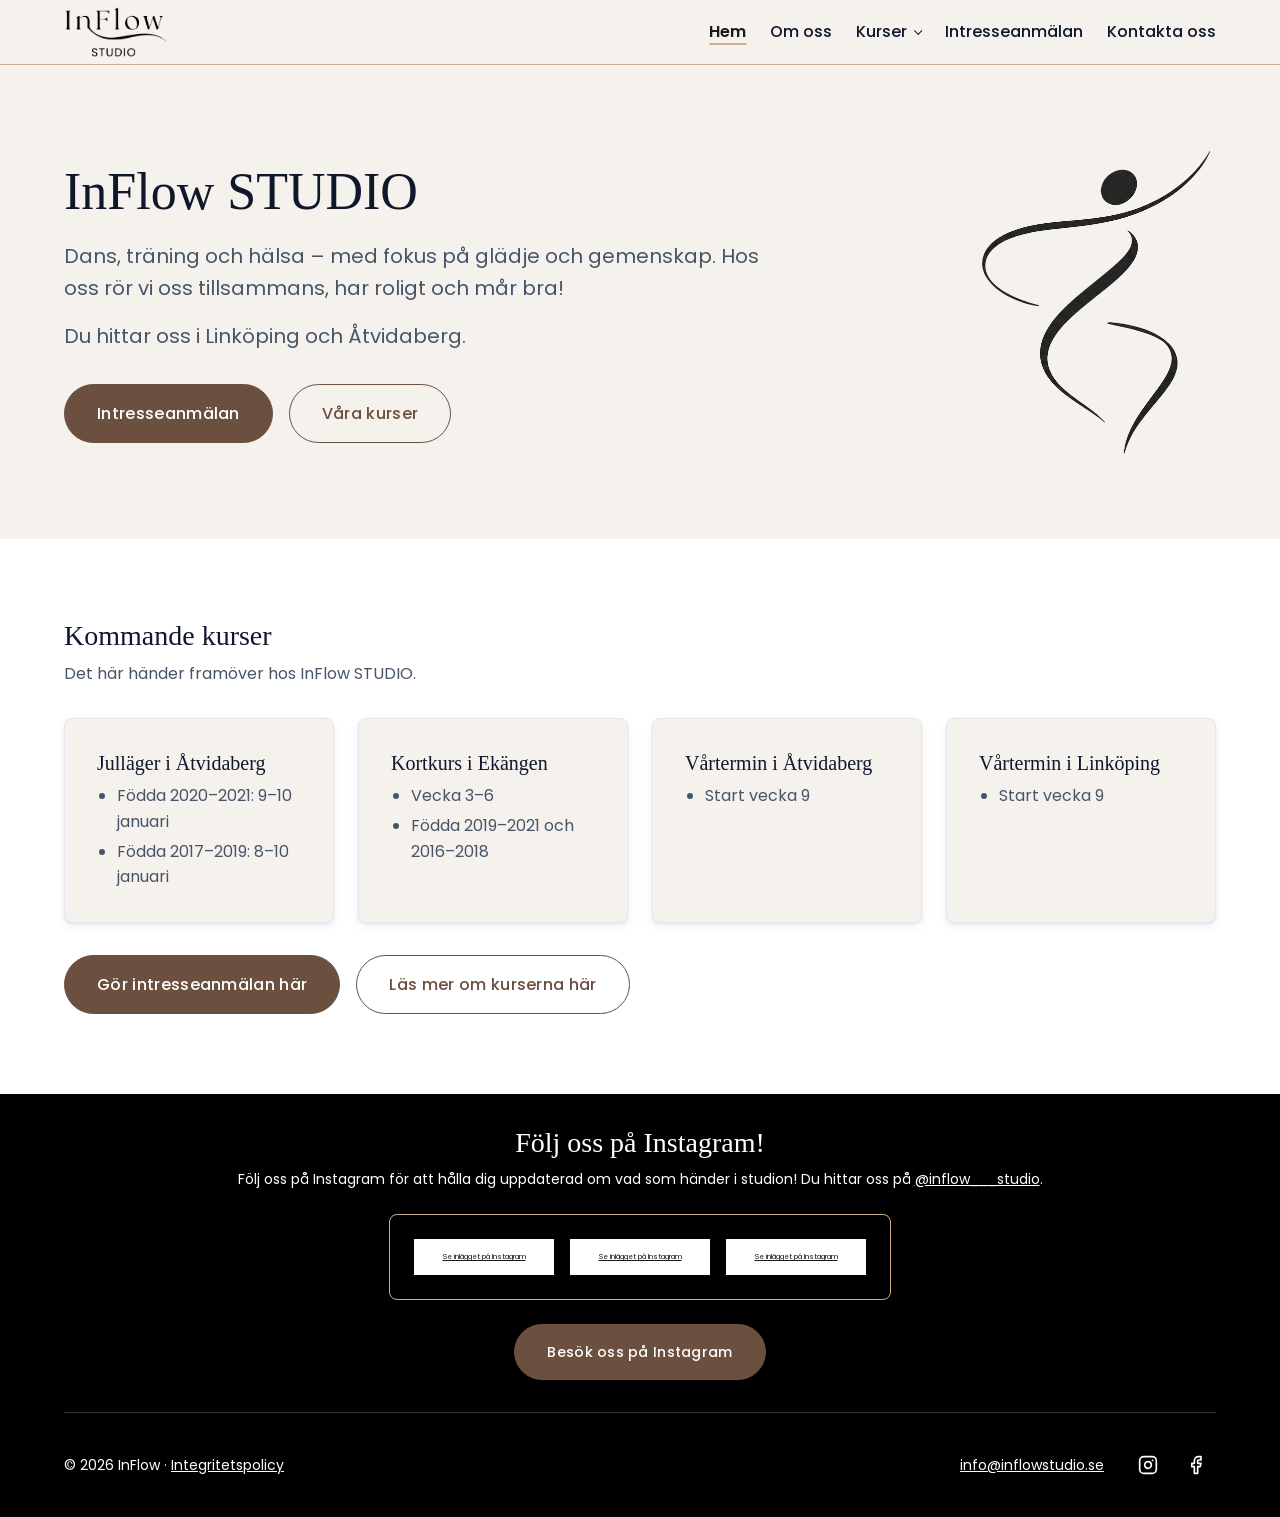
==== Hemsida/index.html @ 2c8de665 "Julläger: priser och syskonrabatt, yngsta gruppen först Co-Authored-By: Claude Opus 5.5 <noreply@ant" ====
<!DOCTYPE html>
<html lang="sv">
<head>
  <meta charset="UTF-8">
  <meta name="viewport" content="width=device-width, initial-scale=1.0">
  <title>InFlow</title>
  <meta name="description" content="InFlow STUDIO – dans, träning och hälsa med fokus på glädje och gemenskap.">
  <!-- <link rel="icon" href="assets/images/favicon.svg"> -->

  <link rel="stylesheet" href="css/tokens.css">
  <link rel="stylesheet" href="css/base.css">
  <link rel="stylesheet" href="css/layout.css">
</head>
<body>
  <a class="skip-link" href="#main">Hoppa till innehåll</a>

  <header class="site-header">
    <div class="container">
      <a class="logo" href="index.html"><img src="assets/images/logo.png" alt="InFlow STUDIO"></a>
      <nav class="nav" aria-label="Main">
        <button class="nav__toggle" type="button" aria-expanded="false" aria-controls="nav-list">Meny</button>
        <ul class="nav__list" id="nav-list">
          <li><a href="index.html">Hem</a></li>
          <li><a href="om-oss.html">Om oss</a></li>
          <li class="nav__item--sub">
            <a href="kurser.html">Kurser</a>
            <ul class="nav__sub">
              <li><a href="kurser.html">Våra kurser</a></li>
              <li><a href="kursschema.html">Kursschema</a></li>
            </ul>
          </li>
          <li><a href="anmalan.html">Intresseanmälan</a></li>
          <li><a href="kontakt.html">Kontakta oss</a></li>
        </ul>
      </nav>
    </div>
  </header>

  <main id="main">
    <section class="hero">
      <div class="container hero__inner">
        <img class="hero__figure" src="assets/images/figur.png" alt="" aria-hidden="true">
        <div class="hero__content">
          <h1>InFlow STUDIO</h1>
          <p class="hero__lead">Dans, träning och hälsa – med fokus på glädje och gemenskap. Hos oss rör vi oss tillsammans, har roligt och mår bra!</p>
          <p class="hero__lead">Du hittar oss i Linköping och Åtvidaberg.</p>
          <div class="hero__actions">
            <a class="btn btn--primary" href="anmalan.html">Intresseanmälan</a>
            <a class="btn btn--ghost" href="kurser.html">Våra kurser</a>
          </div>
        </div>
      </div>
    </section>

    <section class="section section--alt">
      <div class="container">
        <div class="section__header">
          <h2>Kommande kurser</h2>
          <p>Det här händer framöver hos InFlow STUDIO.</p>
        </div>
        <div class="grid">
          <article class="card">
            <h3>Julläger i Åtvidaberg</h3>
            <ul>
              <li>Födda 2020–2021: 9–10 januari</li>
              <li>Födda 2017–2019: 8–10 januari</li>
            </ul>
          </article>
          <article class="card">
            <h3>Kortkurs i Ekängen</h3>
            <ul>
              <li>Vecka 3–6</li>
              <li>Födda 2019–2021 och 2016–2018</li>
            </ul>
          </article>
          <article class="card">
            <h3>Vårtermin i Åtvidaberg</h3>
            <ul>
              <li>Start vecka 9</li>
            </ul>
          </article>
          <article class="card">
            <h3>Vårtermin i Linköping</h3>
            <ul>
              <li>Start vecka 9</li>
            </ul>
          </article>
        </div>
        <div class="section__actions">
          <a class="btn btn--primary" href="anmalan.html">Gör intresseanmälan här</a>
          <a class="btn btn--ghost" href="kurser.html">Läs mer om kurserna här</a>
        </div>
      </div>
    </section>
  </main>

  <footer class="site-footer">
    <!-- Start page only: hand-picked Instagram posts, embedded with Instagram's
         own embed script. To change a post, replace the link in data-instgrm-permalink. -->
    <div class="container footer-insta">
      <h2>Följ oss på Instagram!</h2>
      <p>Följ oss på Instagram för att hålla dig uppdaterad om vad som händer i studion! Du hittar oss på <a href="https://www.instagram.com/inflow___studio" target="_blank" rel="noopener">@inflow___studio</a>.</p>
      <div class="insta">
        <blockquote class="instagram-media" data-instgrm-permalink="https://www.instagram.com/p/Dfbr44_xI5F/" data-instgrm-version="14">
          <a href="https://www.instagram.com/p/Dfbr44_xI5F/" target="_blank" rel="noopener">Se inlägget på Instagram</a>
        </blockquote>
        <blockquote class="instagram-media" data-instgrm-permalink="https://www.instagram.com/p/DfbwWcKxv-F/" data-instgrm-version="14">
          <a href="https://www.instagram.com/p/DfbwWcKxv-F/" target="_blank" rel="noopener">Se inlägget på Instagram</a>
        </blockquote>
        <blockquote class="instagram-media" data-instgrm-permalink="https://www.instagram.com/p/Dfb1gR0RyPY/" data-instgrm-version="14">
          <a href="https://www.instagram.com/p/Dfb1gR0RyPY/" target="_blank" rel="noopener">Se inlägget på Instagram</a>
        </blockquote>
      </div>
      <a class="btn btn--primary" href="https://www.instagram.com/inflow___studio" target="_blank" rel="noopener">Besök oss på Instagram</a>
    </div>
    <div class="container">
      <p>&copy; <span data-year></span> InFlow · <a href="integritetspolicy.html">Integritetspolicy</a></p>
      <div class="footer__links">
        <a href="mailto:info@inflowstudio.se">info@inflowstudio.se</a>
        <!-- Replace the hrefs with InFlow's real profile URLs -->
        <ul class="social" aria-label="Sociala medier">
          <li>
            <a href="https://www.instagram.com/inflow___studio" target="_blank" rel="noopener" aria-label="InFlow på Instagram">
              <svg viewBox="0 0 24 24" aria-hidden="true" fill="none" stroke="currentColor" stroke-width="2" stroke-linecap="round" stroke-linejoin="round"><rect x="2" y="2" width="20" height="20" rx="5"/><path d="M16 11.37A4 4 0 1 1 12.63 8 4 4 0 0 1 16 11.37z"/><line x1="17.5" y1="6.5" x2="17.51" y2="6.5"/></svg>
            </a>
          </li>
          <li>
            <a href="https://www.facebook.com/profile.php?id=61594479692983" target="_blank" rel="noopener" aria-label="InFlow på Facebook">
              <svg viewBox="0 0 24 24" aria-hidden="true" fill="none" stroke="currentColor" stroke-width="2" stroke-linecap="round" stroke-linejoin="round"><path d="M18 2h-3a5 5 0 0 0-5 5v3H7v4h3v8h4v-8h3l1-4h-4V7a1 1 0 0 1 1-1h3z"/></svg>
            </a>
          </li>
        </ul>
      </div>
    </div>
  </footer>

  <script src="js/main.js"></script>
  <script async src="https://www.instagram.com/embed.js"></script>
  <script>
    // Instagram gives each post its own height; stretch all of them to the tallest one.
    (function () {
      var box = document.querySelector('.insta');
      if (!box) return;
      new MutationObserver(function () {
        var frames = box.querySelectorAll('iframe');
        var tallest = 0;
        frames.forEach(function (f) { tallest = Math.max(tallest, parseFloat(f.getAttribute('height')) || 0); });
        frames.forEach(function (f) {
          var h = tallest + 'px';
          if (f.style.minHeight !== h) f.style.minHeight = h;
        });
      }).observe(box, { subtree: true, childList: true, attributes: true, attributeFilter: ['height'] });
    })();
  </script>
</body>
</html>
---- Hemsida/css/tokens.css ----
/* The Seasons is a licensed font, not on Google Fonts. Put the web font
   file at assets/fonts/the-seasons.woff2 and it is picked up here. */
@font-face {
  font-family: "The Seasons";
  src: local("The Seasons"), url("../assets/fonts/the-seasons.woff2") format("woff2");
  font-weight: 400;
  font-display: swap;
}

/* Poppins is served from our own server (no Google Fonts) for GDPR. */
@font-face {
  font-family: "Poppins";
  src: url("../assets/fonts/poppins-400.woff2") format("woff2");
  font-weight: 400;
  font-display: swap;
}

@font-face {
  font-family: "Poppins";
  src: url("../assets/fonts/poppins-500.woff2") format("woff2");
  font-weight: 500;
  font-display: swap;
}

@font-face {
  font-family: "Poppins";
  src: url("../assets/fonts/poppins-600.woff2") format("woff2");
  font-weight: 600;
  font-display: swap;
}

@font-face {
  font-family: "Poppins";
  src: url("../assets/fonts/poppins-700.woff2") format("woff2");
  font-weight: 700;
  font-display: swap;
}

/*
 * Design tokens — the ONLY place brand values should live.
 * Replace the placeholder values below with the InFlow palette and fonts.
 * Everything else in the site reads from these variables.
 */
:root {
  /* Brand colors (placeholders) */
  --color-primary: #ffffff;
  --color-primary-hover: #ffffff;
  --color-secondary: #000000;
  --color-accent: #f59e0b;

  /* Neutrals */
  --color-bg: #f5f1ed;
  --color-surface: #ffffff;
  --color-divider: #d0ae8b; /* lines and frames (not text) */
  --color-black: #1a1a1a;   /* highlighted text, like the logo */
  --color-brown: #6b4f3f;
  --color-button: var(--color-brown);
  --color-button-hover: #57402f;
  --color-on-button: #ffffff;
  --color-text: #0f172a;
  --color-text-muted: #475569;
  --color-border: #e2e8f0;
  --color-on-primary: #000000;
  --color-on-secondary: #ffffff;

  /* Status */
  --color-danger: #dc2626; /* cancelled courses */

  /* Default course colors in the schedule (matte). Handed out in order to
     courses without their own "color:". Add or remove --course-N freely,
     just keep the numbering unbroken. */
  /* All dark enough for readable white text (contrast 4.5:1 or more). */
  --course-1: #4d6b8a;  /* dusty blue */
  --course-2: #a3553b;  /* terracotta */
  --course-3: #74506f;  /* plum */
  --course-4: #3f6e6b;  /* slate teal */
  --course-5: #8a6d24;  /* mustard */
  --course-6: #9a5a66;  /* dusty rose */
  --course-7: #50538a;  /* muted indigo */
  --course-8: #636a36;  /* olive */
  --course-9: #7a5a46;  /* clay */
  --course-10: #5b6270; /* slate grey */

  /* Typography */
  /* Same fonts as the logo: The Seasons (headings) and Poppins (text). */
  --font-heading: "The Seasons", Georgia, serif;
  --font-body: "Poppins", system-ui, sans-serif;

  --text-sm: 0.875rem;
  --text-base: 1rem;
  --text-lg: 1.25rem;
  --text-xl: 1.75rem;
  --text-2xl: clamp(2rem, 5vw, 3.25rem);

  /* Spacing */
  --space-1: 0.25rem;
  --space-2: 0.5rem;
  --space-3: 1rem;
  --space-4: 1.5rem;
  --space-5: 2rem;
  --space-6: 3rem;
  --space-7: 5rem;

  /* Shape & layout */
  --radius: 0.5rem;
  --container: 72rem;
  --header-height: 4rem;
  --shadow: 0 1px 3px rgb(0 0 0 / 0.08), 0 4px 12px rgb(0 0 0 / 0.05);
}
---- Hemsida/css/base.css ----
/* Reset + base typography. Uses tokens from tokens.css. */
*,
*::before,
*::after {
  box-sizing: border-box;
}

* {
  margin: 0;
}

html {
  scroll-behavior: smooth;
  scroll-padding-top: var(--header-height);
}

body {
  font-family: var(--font-body);
  font-size: var(--text-base);
  line-height: 1.6;
  color: var(--color-text);
  background: var(--color-bg);
  -webkit-font-smoothing: antialiased;

  /* Keep the footer at the bottom on short pages */
  display: flex;
  flex-direction: column;
  min-height: 100vh;
}

main {
  flex: 1;
}

img,
svg,
video {
  display: block;
  max-width: 100%;
}

h1,
h2,
h3 {
  font-family: var(--font-heading);
  font-weight: 400; /* The Seasons only comes in one weight */
  line-height: 1.2;
}

h1 { font-size: var(--text-2xl); }
h2 { font-size: var(--text-xl); }
h3 { font-size: var(--text-lg); }

a {
  color: var(--color-primary);
}

a:hover {
  color: var(--color-primary-hover);
}

:focus-visible {
  outline: 2px solid var(--color-accent);
  outline-offset: 2px;
}

.skip-link {
  position: absolute;
  left: var(--space-3);
  top: -3rem;
  padding: var(--space-2) var(--space-3);
  background: var(--color-primary);
  color: var(--color-on-primary);
  border-radius: var(--radius);
  z-index: 100;
}

.skip-link:focus {
  top: var(--space-3);
}

@media (prefers-reduced-motion: reduce) {
  html { scroll-behavior: auto; }
}
---- Hemsida/css/layout.css ----
/* Layout + components. Uses tokens from tokens.css. */

.container {
  width: min(100% - 2 * var(--space-3), var(--container));
  margin-inline: auto;
}

.section {
  padding-block: var(--space-7);
}

.section--alt {
  background: var(--color-surface);
}

.section__header {
  max-width: 40rem;
  margin-bottom: var(--space-5);
}

.section__header p {
  margin-top: var(--space-2);
  color: var(--color-text-muted);
}

.section__header--dark p {
  color: var(--color-black);
}

/* Header / navigation */
.site-header {
  position: sticky;
  top: 0;
  z-index: 50;
  background: var(--color-bg);
  border-bottom: 1px solid var(--color-divider);
}

.site-header .container {
  display: flex;
  align-items: center;
  justify-content: space-between;
  height: var(--header-height);
}

.logo {
  display: flex;
  align-items: center;
  height: 100%;
}

.logo img {
  height: calc(var(--header-height) - 0.75rem);
  width: auto;
}

.nav__list {
  display: flex;
  gap: var(--space-4);
  list-style: none;
  padding: 0;
}

.nav__list a {
  color: var(--color-text);
  text-decoration: none;
  font-weight: 500;
}

/* Current page and hover: dark text with a dusty rose underline */
.nav__list a:hover,
.nav__list a[aria-current="page"] {
  color: var(--color-black);
  text-decoration: underline;
  text-decoration-color: var(--color-divider);
  text-decoration-thickness: 2px;
  text-underline-offset: 0.35em;
}

.nav__list a[aria-current="page"] {
  font-weight: 600;
}

/* "Kurser" with a dropdown (Våra kurser / Kursschema). Opens on hover and
   when tabbing into it with the keyboard. */
.nav__item--sub {
  position: relative;
}

/* Small arrow after "Kurser" that turns when the menu opens */
.nav__item--sub > a::after {
  content: "";
  display: inline-block;
  width: 0.4em;
  height: 0.4em;
  margin-left: 0.45em;
  border-right: 1.5px solid currentColor;
  border-bottom: 1.5px solid currentColor;
  transform: translateY(-0.2em) rotate(45deg);
  transition: transform 0.2s;
}

.nav__item--sub:hover > a::after,
.nav__item--sub:focus-within > a::after {
  transform: translateY(0.05em) rotate(225deg);
}

.nav__sub {
  position: absolute;
  top: calc(100% + var(--space-3));
  left: 50%;
  min-width: 12rem;
  margin: 0;
  padding: var(--space-2);
  list-style: none;
  background: var(--color-surface);
  border: 1px solid var(--color-divider);
  box-shadow: 0 10px 30px rgb(60 40 30 / 0.12);
  z-index: 60;
  /* Hidden until hover; fades and slides in */
  opacity: 0;
  visibility: hidden;
  transform: translate(-50%, -0.4rem);
  transition: opacity 0.18s, transform 0.18s, visibility 0.18s;
}

/* Invisible bridge over the gap, so the menu stays open while the mouse
   moves down to it */
.nav__sub::before {
  content: "";
  position: absolute;
  inset: calc(-1 * var(--space-3) - 1px) 0 100% 0;
}

.nav__item--sub:hover .nav__sub,
.nav__item--sub:focus-within .nav__sub {
  opacity: 1;
  visibility: visible;
  transform: translate(-50%, 0);
}

.nav__sub a {
  display: block;
  padding: var(--space-2) var(--space-3);
  white-space: nowrap;
}

@media (prefers-reduced-motion: reduce) {
  .nav__sub,
  .nav__item--sub > a::after {
    transition: none;
  }
}

/* "Kurser" is marked as current on both of its pages */
.nav__item--sub:has(.nav__sub [aria-current="page"]) > a {
  color: var(--color-black);
  font-weight: 600;
  text-decoration: underline;
  text-decoration-color: var(--color-divider);
  text-decoration-thickness: 2px;
  text-underline-offset: 0.35em;
}

.nav__toggle {
  display: none;
  padding: var(--space-2) var(--space-3);
  background: none;
  border: 1px solid var(--color-black);
  border-radius: var(--radius);
  font: inherit;
  font-weight: 500;
  color: var(--color-black); /* phones otherwise show button text in blue */
  cursor: pointer;
}

@media (max-width: 48rem) {
  .nav__toggle {
    display: block;
  }

  .nav__list {
    display: none;
    position: absolute;
    inset: var(--header-height) 0 auto 0;
    flex-direction: column;
    gap: 0;
    padding-bottom: var(--space-2);
    background: var(--color-bg);
    /* A clear edge, and the page below is dimmed, so it's obvious where the
       menu ends. clip-path keeps the dimming off the header above. */
    border-bottom: 2px solid var(--color-divider);
    box-shadow: 0 0 0 100vmax rgb(30 20 15 / 0.35);
    clip-path: inset(0 0 -100vmax 0);
  }

  .nav__list.is-open {
    display: flex;
  }

  .nav__list a {
    display: block;
    padding: var(--space-3);
  }

  /* Phone menu: the course pages are always shown, indented under "Kurser" */
  .nav__item--sub > a::after {
    display: none;
  }

  .nav__sub {
    position: static;
    min-width: 0;
    padding: 0;
    background: none;
    border: 0;
    border-radius: 0;
    box-shadow: none;
    opacity: 1;
    visibility: visible;
    transform: none;
  }

  .nav__sub::before {
    display: none;
  }

  .nav__sub a {
    padding-left: var(--space-6);
    font-weight: 400;
  }
}

/* Hero */
.hero {
  padding-block: var(--space-7);
}

.hero__content {
  max-width: 44rem;
}

/* Dancing figure beside the intro (decorative). The image comes first in
   the HTML so it sits above the text on phones, small and centred. */
.hero__inner {
  display: grid;
  grid-template-columns: 1fr auto;
  align-items: center;
  gap: var(--space-6);
}

.hero__figure {
  grid-column: 2;
  grid-row: 1;
  width: 15rem;
  height: auto;
}

@media (max-width: 48rem) {
  .hero__inner {
    grid-template-columns: 1fr;
    gap: var(--space-4);
  }

  .hero__figure {
    grid-column: 1;
    width: 7rem;
  }
}

.hero__lead {
  margin-top: var(--space-3);
  font-size: var(--text-lg);
  color: var(--color-text-muted);
}

.hero__actions,
.section__actions {
  display: flex;
  flex-wrap: wrap;
  gap: var(--space-3);
  margin-top: var(--space-5);
}

/* Buttons: rounded, black like the logo */
.btn {
  display: inline-block;
  padding: var(--space-3) var(--space-5);
  border-radius: 999px;
  border: 1px solid var(--color-button);
  font: inherit;
  font-weight: 500;
  letter-spacing: 0.02em;
  text-decoration: none;
  cursor: pointer;
  transition: background-color 0.15s, color 0.15s, border-color 0.15s;
}

.btn--primary {
  background: var(--color-button);
  color: var(--color-on-button);
}

.btn--primary:hover {
  background: var(--color-button-hover);
  border-color: var(--color-button-hover);
  color: var(--color-on-button);
}

.btn--ghost {
  background: transparent;
  color: var(--color-button);
}

.btn--ghost:hover {
  background: var(--color-button);
  color: var(--color-on-button);
}

/* Cards / grid */
.grid {
  display: grid;
  grid-template-columns: repeat(auto-fit, minmax(16rem, 1fr));
  gap: var(--space-4);
}

.card {
  padding: var(--space-5);
  background: var(--color-bg);
  border: 1px solid var(--color-border);
  border-radius: var(--radius);
  box-shadow: var(--shadow);
}

.card p {
  margin-top: var(--space-2);
  color: var(--color-text-muted);
}

.card ul {
  margin-top: var(--space-2);
  padding-left: 1.25rem;
  color: var(--color-text-muted);
}

.card li + li {
  margin-top: var(--space-1);
}

/* Course overview (Kurser page): one course per row, text on the left and
   an optional picture (.course__image) on the right */
.courses {
  display: grid;
  gap: var(--space-4);
}

/* Each course is a <details>: the heading is the clickable summary */
.course__summary {
  display: flex;
  align-items: center;
  justify-content: space-between;
  gap: var(--space-3);
  cursor: pointer;
  list-style: none;
}

.course__summary::-webkit-details-marker {
  display: none;
}

.course__title {
  display: flex;
  flex-wrap: wrap;
  align-items: center;
  gap: var(--space-2) var(--space-3);
}

/* Seat status badge: many / few / full */
.status {
  display: inline-flex;
  align-items: center;
  gap: 0.4em;
  padding: 0.2em 0.75em;
  border-radius: 999px;
  font-size: var(--text-sm);
  font-weight: 500;
  white-space: nowrap;
}

.status::before {
  content: "";
  width: 0.5em;
  height: 0.5em;
  border-radius: 50%;
  background: currentColor;
}

.status--many { background: #e3efe1; color: #2f6b3a; }
.status--few  { background: #f7ead0; color: #7a5200; }
.status--full { background: #f6dede; color: #9b2c2c; }
.status--closed { background: #e8e3de; color: #57504a; }

/* Plus sign that turns into a minus when the course is open */
.course__summary::after {
  content: "+";
  flex-shrink: 0;
  font-size: 1.6rem;
  line-height: 1;
  color: var(--color-button);
  transition: transform 0.2s;
}

.course[open] .course__summary::after {
  content: "−";
}

.course__summary:hover h3 {
  text-decoration: underline;
  text-decoration-color: var(--color-divider);
  text-decoration-thickness: 2px;
  text-underline-offset: 0.3em;
}

/* Christmas camps: a still snowflake picture in the corner when opened */
.course--winter[open] {
  background-image: url("../assets/images/snoflingor.svg");
  background-repeat: no-repeat;
  background-position: right var(--space-5) bottom var(--space-5);
  background-size: 9rem;
}

@media (max-width: 48rem) {
  .course--winter[open] {
    background-position: right var(--space-3) bottom var(--space-3);
    background-size: 5rem;
  }
}

.course__content {
  display: grid;
  gap: var(--space-5);
  align-items: start;
  margin-top: var(--space-3);
}

.course__content:has(.course__image) {
  grid-template-columns: 1fr minmax(12rem, 22rem);
}

.course__body {
  max-width: 44rem;
}

.course__image {
  width: 100%;
  aspect-ratio: 4 / 3;
  object-fit: cover;
  border-radius: var(--radius);
}

@media (max-width: 48rem) {
  .course__content:has(.course__image) {
    grid-template-columns: 1fr;
  }
}

.course__facts {
  display: grid;
  gap: var(--space-2);
  margin-top: var(--space-4);
  padding-top: var(--space-3);
  border-top: 1px solid var(--color-divider);
}

.course__facts div {
  display: grid;
  grid-template-columns: 5rem 1fr;
  gap: var(--space-2);
}

.course__facts dt {
  font-weight: 600;
}

.course__facts dd {
  margin: 0;
}

.section__header a {
  color: var(--color-text);
  text-decoration: underline;
  text-underline-offset: 0.15em;
}

/* Values (About page): plain text columns with a thin line on top,
   so they don't read as buttons */
.value {
  padding-top: var(--space-3);
  border-top: 1px solid var(--color-divider);
}

.value p {
  margin-top: var(--space-2);
  color: var(--color-text-muted);
}

/* Placeholder block for content still to come */
.placeholder {
  display: grid;
  place-items: center;
  min-height: 12rem;
  border: 2px dashed var(--color-border);
  border-radius: var(--radius);
  color: var(--color-text-muted);
}

/* About page: company intro (logo + text) */
.about {
  display: grid;
  grid-template-columns: 14rem 1fr;
  gap: var(--space-6);
  align-items: center;
}

.about__logo .placeholder,
.about__logo img {
  width: 100%;
  aspect-ratio: 1;
  min-height: 0;
  object-fit: contain;
}

.about__text p {
  margin-top: var(--space-3);
  max-width: 40rem;
}

/* About page: founders side by side */
.founders {
  display: grid;
  grid-template-columns: repeat(2, 1fr);
  gap: var(--space-5);
}

.founder__photo {
  width: 100%;
  max-width: 18rem;
  aspect-ratio: 4 / 5;
  min-height: 0;
  height: auto;
  object-fit: cover;
  object-position: 50% 40%;
  border-radius: var(--radius);
  margin-bottom: var(--space-3);
}

.founder__photo.placeholder {
  background: var(--color-surface);
  border-color: var(--color-divider);
}

.founder__role {
  color: var(--color-text-muted);
  font-size: var(--text-sm);
  margin-bottom: var(--space-2);
}

@media (max-width: 48rem) {
  .about,
  .founders {
    grid-template-columns: 1fr;
  }

  .about__logo {
    max-width: 10rem;
  }
}

/* Contact form */
.form {
  display: grid;
  gap: var(--space-3);
  max-width: 32rem;
}

.form label {
  display: grid;
  gap: var(--space-1);
  font-weight: 500;
}

.form input,
.form select,
.form textarea {
  padding: var(--space-2) var(--space-3);
  border: 1px solid var(--color-border);
  border-radius: var(--radius);
  font: inherit;
}

.form .btn {
  justify-self: start;
}

.form--wide {
  max-width: 52rem; /* wide enough for the longest label on one line */
}

/* Two fields side by side (stacks on small screens) */
.form__row {
  display: grid;
  grid-template-columns: 1fr 1fr;
  gap: var(--space-3);
}

/* A group of fields for one person (e.g. Vårdnadshavare 1) */
.form__group {
  display: grid;
  gap: var(--space-3);
  margin: 0;
  padding: 0;
  border: 0;
  min-width: 0;
}

.form__group legend {
  padding: 0;
  margin-bottom: var(--space-1);
  font-family: var(--font-heading);
  font-size: var(--text-lg);
}

/* If a label still wraps, keep the two inputs in a row level with each other */
.form__row label {
  grid-template-rows: 1fr auto;
  align-items: end;
}

.form__optional {
  font-weight: 400;
  color: var(--color-text-muted);
}

/* Long text pages (e.g. integritetspolicy.html) */
.prose {
  max-width: 44rem;
}

.prose h2 {
  margin-top: var(--space-5);
  margin-bottom: var(--space-2);
}

.prose p,
.prose ul {
  margin-bottom: var(--space-3);
}

.prose ul {
  padding-left: var(--space-4);
}

.prose li + li {
  margin-top: var(--space-1);
}

.prose__lead {
  margin-top: var(--space-2);
  font-size: var(--text-lg);
}

/* Links inside running text: the text color, underlined, so they stay
   readable whatever --color-primary is */
.prose a,
.form__note a,
.form__check a {
  color: var(--color-text);
  text-decoration: underline;
  text-underline-offset: 0.15em;
}

/* Spam trap (honeypot): moved off-screen so people never see or tab to it */
.form__trap {
  position: absolute;
  left: -10000px;
  width: 1px;
  height: 1px;
  overflow: hidden;
}

.form__note {
  font-size: var(--text-sm);
  color: var(--color-text);
}

/* Message after sending (or failing to send) a form */
.form-status {
  max-width: 44rem;
  padding: var(--space-3) var(--space-4);
  font-weight: 500;
  border-radius: var(--radius);
  border-left: 4px solid;
}

.form-status--success {
  background: var(--color-surface);
  color: var(--color-text);
  border-color: var(--color-secondary);
}

.form-status--error {
  background: #fdecec;
  color: #7f1d1d;
  border-color: var(--color-danger);
}

.form-status:focus {
  outline: none;
}

.form label.form__check {
  display: flex;
  align-items: flex-start;
  gap: var(--space-2);
  font-weight: 400;
}

.form__check input {
  width: 1.125rem;
  height: 1.125rem;
  margin-top: 0.2rem;
  padding: 0;
  flex-shrink: 0;
}

@media (max-width: 36rem) {
  .form__row {
    grid-template-columns: 1fr;
  }
}

/* Footer */
.site-footer {
  padding-block: var(--space-5);
  background: var(--color-secondary);
  color: var(--color-on-secondary);
  font-size: var(--text-sm);
}

.site-footer .container {
  display: flex;
  flex-wrap: wrap;
  justify-content: space-between;
  gap: var(--space-3);
}

.site-footer a {
  color: inherit;
}

.site-footer .container {
  align-items: center;
}

.footer__links {
  display: flex;
  align-items: center;
  gap: var(--space-4);
}

.social {
  display: flex;
  gap: var(--space-2);
  list-style: none;
  padding: 0;
}

.social a {
  display: grid;
  place-items: center;
  width: 2.5rem;
  height: 2.5rem;
  border-radius: 50%;
  transition: background-color 0.15s;
}

.social a:hover {
  background: rgb(255 255 255 / 0.12);
}

.social svg {
  width: 1.25rem;
  height: 1.25rem;
}

/* Start page: hand-picked Instagram posts inside the black footer.
   The posts are shown at half size with zoom (Instagram draws them at 280px). */
.site-footer .footer-insta {
  display: block;
  padding-bottom: var(--space-5);
  margin-bottom: var(--space-5);
  border-bottom: 1px solid rgb(255 255 255 / 0.2);
  text-align: center;
}

.footer-insta h2 {
  color: inherit;
  margin-bottom: var(--space-2);
}

.footer-insta p {
  margin-bottom: var(--space-4);
}

.footer-insta a:not(.btn) {
  text-decoration: underline;
}

.insta {
  display: flex;
  flex-wrap: wrap;
  justify-content: center;
  gap: var(--space-3);
  align-items: flex-start;
  width: fit-content;
  max-width: 100%;
  margin: 0 auto var(--space-4);
  padding: var(--space-4);
  border: 1px solid var(--color-divider);
  border-radius: var(--radius);
}

.insta .instagram-media {
  width: 280px !important;
  min-width: 0 !important;
  max-width: none !important;
  margin: 0 !important;
  zoom: 0.5;
}

.insta blockquote.instagram-media {
  background: var(--color-surface);
  color: var(--color-black);
  padding: var(--space-4);
}

/* Phones: only the latest Instagram post (the last one in the list), with less spacing */
@media (max-width: 48rem) {
  .insta > :not(:last-child) {
    display: none !important;
  }

  .insta {
    padding: var(--space-3);
    margin-bottom: var(--space-3);
  }

  .footer-insta p {
    margin-bottom: var(--space-3);
  }

  /* The thin line under the Instagram part is hard to see on small screens */
  .site-footer .footer-insta {
    border-bottom: 1px solid rgb(255 255 255 / 0.4);
  }
}
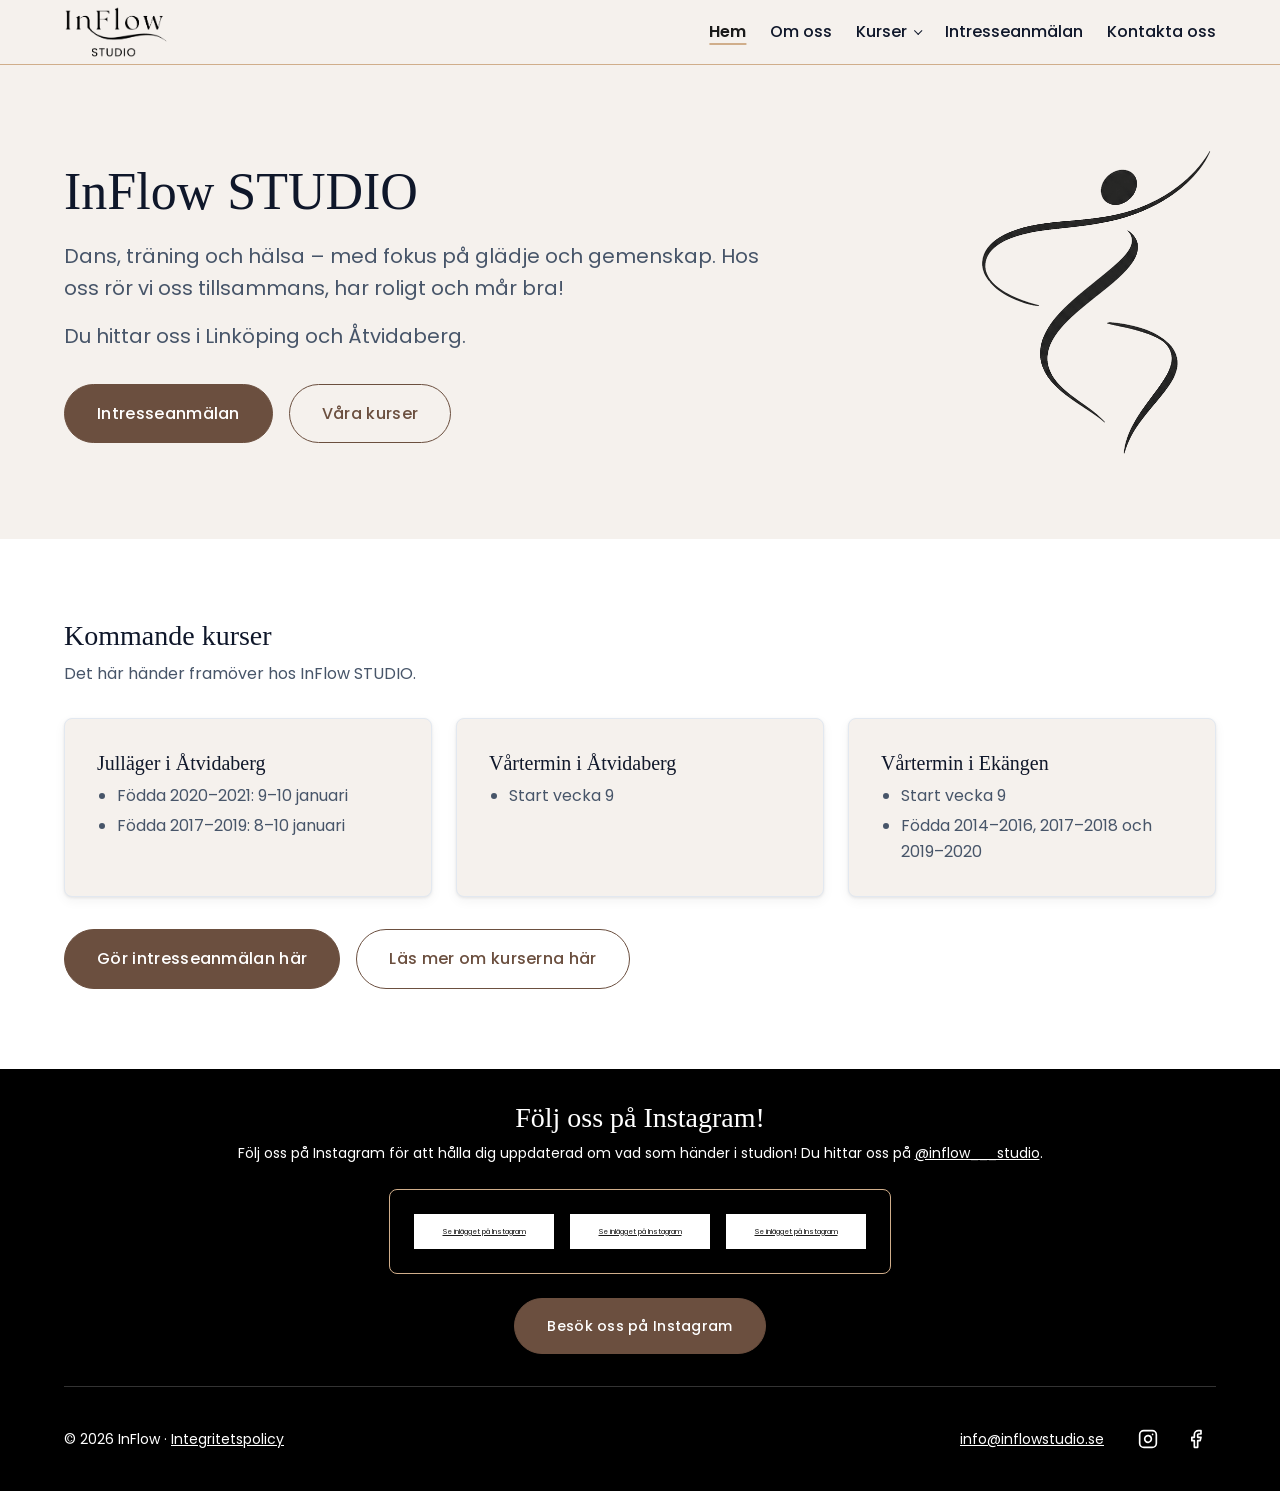
==== commit 423eb9b0: "Kurser: vårtermin i Ekängen i tre grupper, ny kurstext, anmälan öppnar 22/11 Kortkursen i Ekängen bo" ====
--- a/Hemsida/index.html
+++ b/Hemsida/index.html
@@ -67,22 +67,16 @@
             </ul>
           </article>
           <article class="card">
-            <h3>Kortkurs i Ekängen</h3>
-            <ul>
-              <li>Vecka 3–6</li>
-              <li>Födda 2019–2021 och 2016–2018</li>
-            </ul>
-          </article>
-          <article class="card">
             <h3>Vårtermin i Åtvidaberg</h3>
             <ul>
               <li>Start vecka 9</li>
             </ul>
           </article>
           <article class="card">
-            <h3>Vårtermin i Linköping</h3>
+            <h3>Vårtermin i Ekängen</h3>
             <ul>
               <li>Start vecka 9</li>
+              <li>Födda 2014–2016, 2017–2018 och 2019–2020</li>
             </ul>
           </article>
         </div>
--- a/Hemsida/css/layout.css
+++ b/Hemsida/css/layout.css
@@ -630,6 +630,22 @@
   font-size: var(--text-lg);
 }
 
+/* A question with Yes/No buttons (e.g. photo consent): the question looks like a normal label */
+.form__choice {
+  gap: var(--space-2);
+}
+
+.form__choice legend {
+  font-family: inherit;
+  font-size: inherit;
+  font-weight: 500;
+}
+
+.form__options {
+  display: flex;
+  gap: var(--space-5);
+}
+
 /* If a label still wraps, keep the two inputs in a row level with each other */
 .form__row label {
   grid-template-rows: 1fr auto;
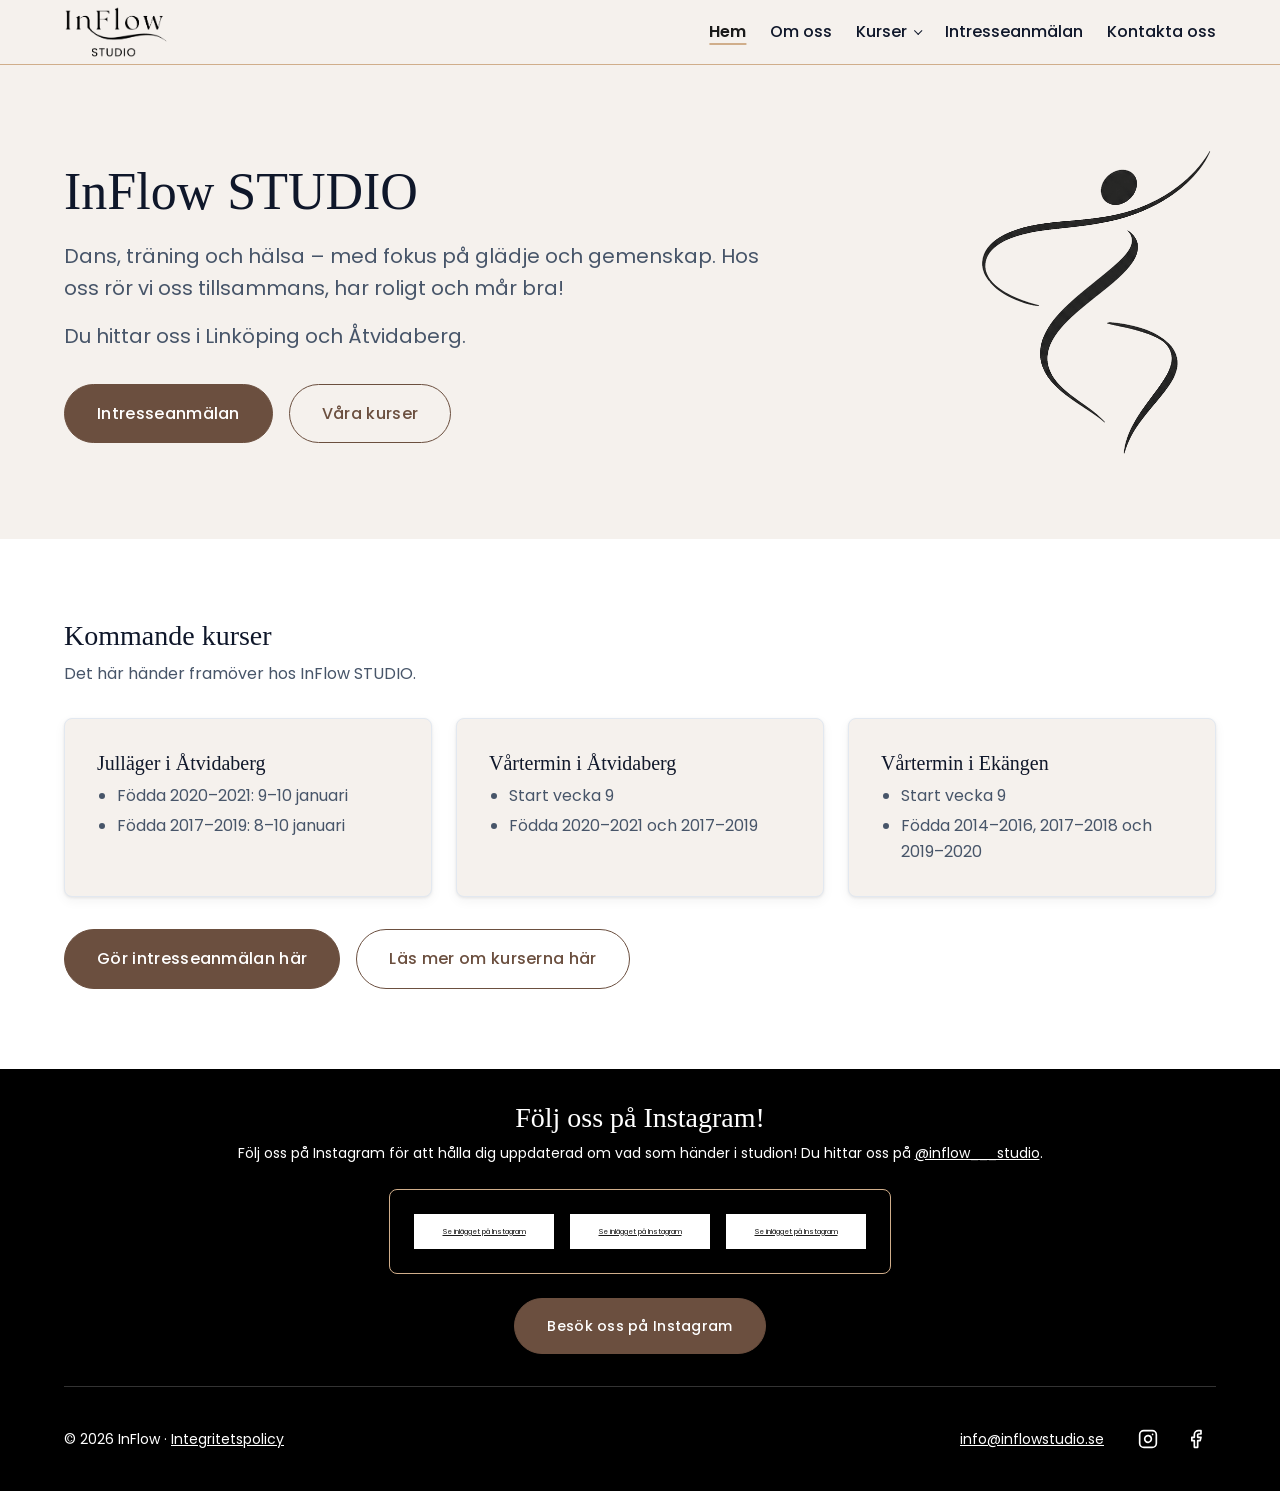
==== commit 593078a2: "Kurser: vårtermin i Åtvidaberg i två grupper (födda 2020–2021 och 2017–2019) Co-Authored-By: Claude " ====
--- a/Hemsida/index.html
+++ b/Hemsida/index.html
@@ -70,6 +70,7 @@
             <h3>Vårtermin i Åtvidaberg</h3>
             <ul>
               <li>Start vecka 9</li>
+              <li>Födda 2020–2021 och 2017–2019</li>
             </ul>
           </article>
           <article class="card">
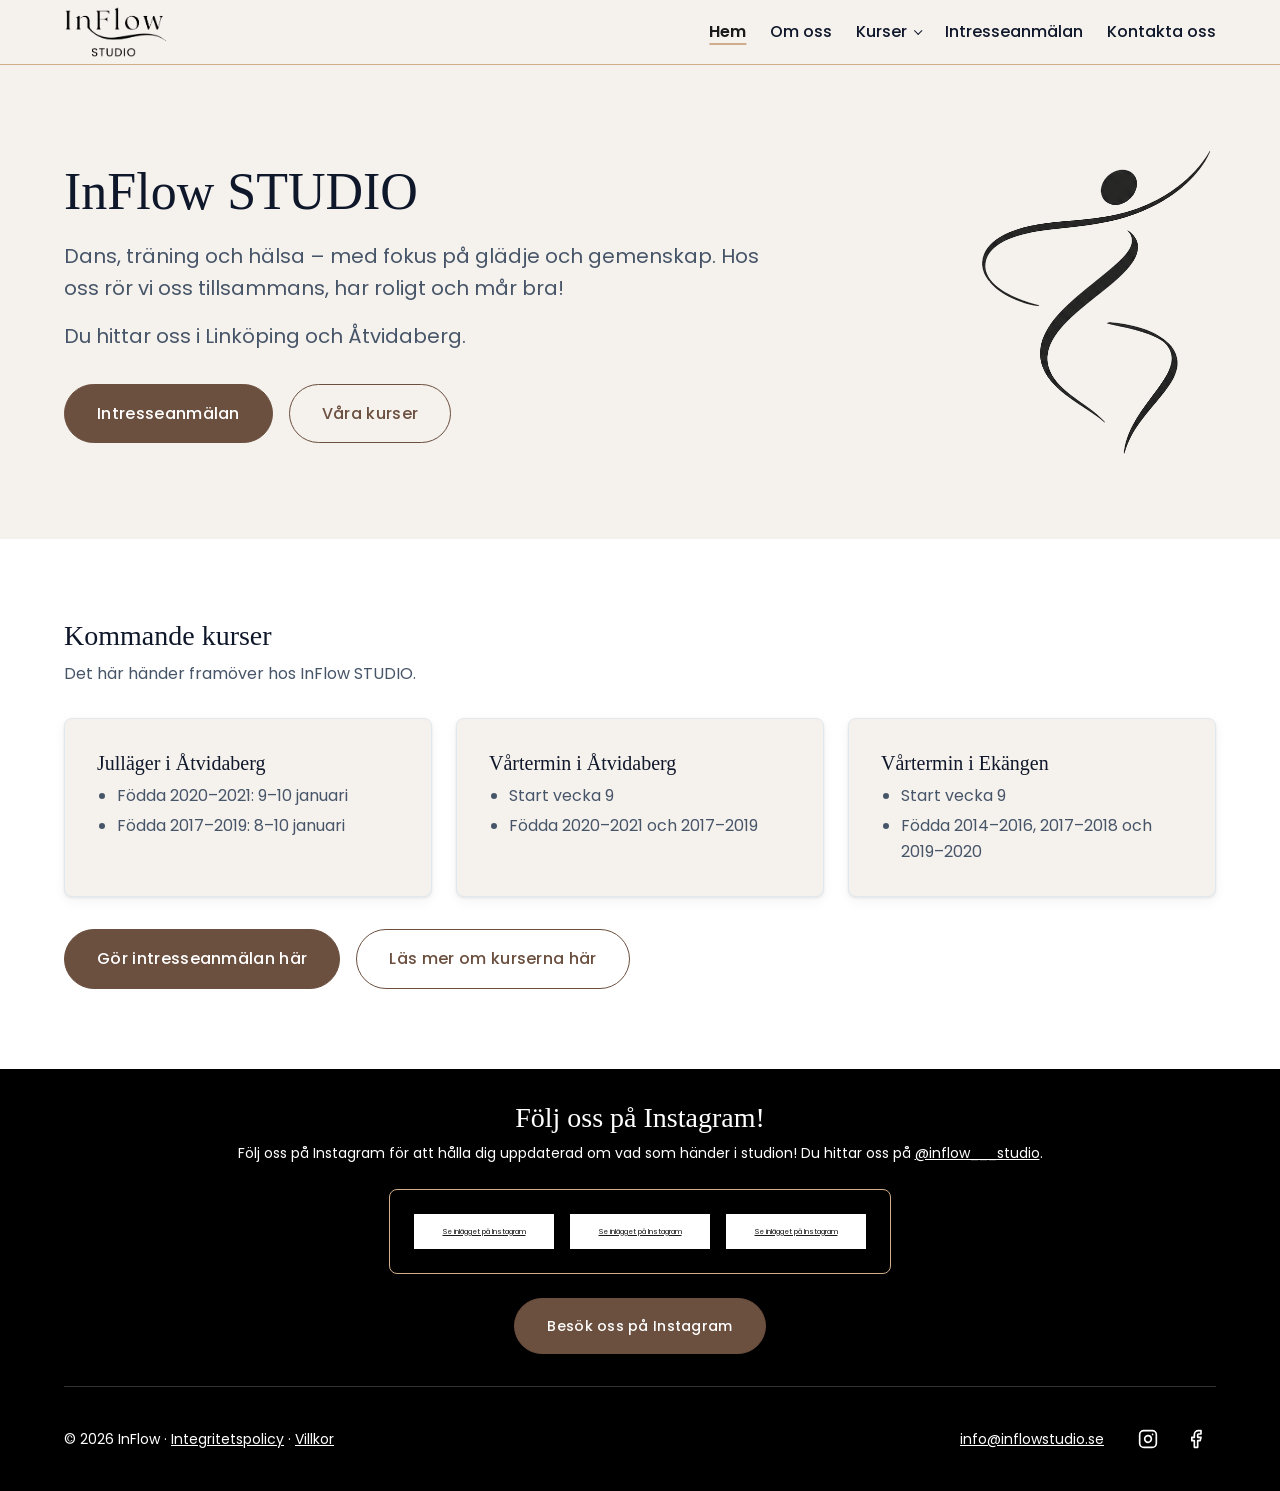
==== commit c5e82a5e: "Ny sida Information (praktisk info och villkor) under Kurser, nya Instagram-inlägg Länk till villkor" ====
--- a/Hemsida/index.html
+++ b/Hemsida/index.html
@@ -27,6 +27,7 @@
             <ul class="nav__sub">
               <li><a href="kurser.html">Våra kurser</a></li>
               <li><a href="kursschema.html">Kursschema</a></li>
+              <li><a href="information.html">Information</a></li>
             </ul>
           </li>
           <li><a href="anmalan.html">Intresseanmälan</a></li>
@@ -96,20 +97,20 @@
       <h2>Följ oss på Instagram!</h2>
       <p>Följ oss på Instagram för att hålla dig uppdaterad om vad som händer i studion! Du hittar oss på <a href="https://www.instagram.com/inflow___studio" target="_blank" rel="noopener">@inflow___studio</a>.</p>
       <div class="insta">
-        <blockquote class="instagram-media" data-instgrm-permalink="https://www.instagram.com/p/Dfbr44_xI5F/" data-instgrm-version="14">
-          <a href="https://www.instagram.com/p/Dfbr44_xI5F/" target="_blank" rel="noopener">Se inlägget på Instagram</a>
+        <blockquote class="instagram-media" data-instgrm-permalink="https://www.instagram.com/p/DfevOZHu98O/" data-instgrm-version="14">
+          <a href="https://www.instagram.com/p/DfevOZHu98O/" target="_blank" rel="noopener">Se inlägget på Instagram</a>
         </blockquote>
-        <blockquote class="instagram-media" data-instgrm-permalink="https://www.instagram.com/p/DfbwWcKxv-F/" data-instgrm-version="14">
-          <a href="https://www.instagram.com/p/DfbwWcKxv-F/" target="_blank" rel="noopener">Se inlägget på Instagram</a>
+        <blockquote class="instagram-media" data-instgrm-permalink="https://www.instagram.com/p/DfkPsPwuY7-/" data-instgrm-version="14">
+          <a href="https://www.instagram.com/p/DfkPsPwuY7-/" target="_blank" rel="noopener">Se inlägget på Instagram</a>
         </blockquote>
-        <blockquote class="instagram-media" data-instgrm-permalink="https://www.instagram.com/p/Dfb1gR0RyPY/" data-instgrm-version="14">
-          <a href="https://www.instagram.com/p/Dfb1gR0RyPY/" target="_blank" rel="noopener">Se inlägget på Instagram</a>
+        <blockquote class="instagram-media" data-instgrm-permalink="https://www.instagram.com/p/Dfxn72YitHh/" data-instgrm-version="14">
+          <a href="https://www.instagram.com/p/Dfxn72YitHh/" target="_blank" rel="noopener">Se inlägget på Instagram</a>
         </blockquote>
       </div>
       <a class="btn btn--primary" href="https://www.instagram.com/inflow___studio" target="_blank" rel="noopener">Besök oss på Instagram</a>
     </div>
     <div class="container">
-      <p>&copy; <span data-year></span> InFlow · <a href="integritetspolicy.html">Integritetspolicy</a></p>
+      <p>&copy; <span data-year></span> InFlow · <a href="integritetspolicy.html">Integritetspolicy</a> · <a href="information.html#villkor">Villkor</a></p>
       <div class="footer__links">
         <a href="mailto:info@inflowstudio.se">info@inflowstudio.se</a>
         <!-- Replace the hrefs with InFlow's real profile URLs -->
--- a/Hemsida/css/layout.css
+++ b/Hemsida/css/layout.css
@@ -667,6 +667,18 @@
   margin-bottom: var(--space-2);
 }
 
+.prose h3 {
+  margin-top: var(--space-4);
+  margin-bottom: var(--space-1);
+}
+
+.prose h4 {
+  margin-top: var(--space-3);
+  margin-bottom: var(--space-1);
+  font-size: var(--text-base, 1rem);
+  font-weight: 600;
+}
+
 .prose p,
 .prose ul {
   margin-bottom: var(--space-3);
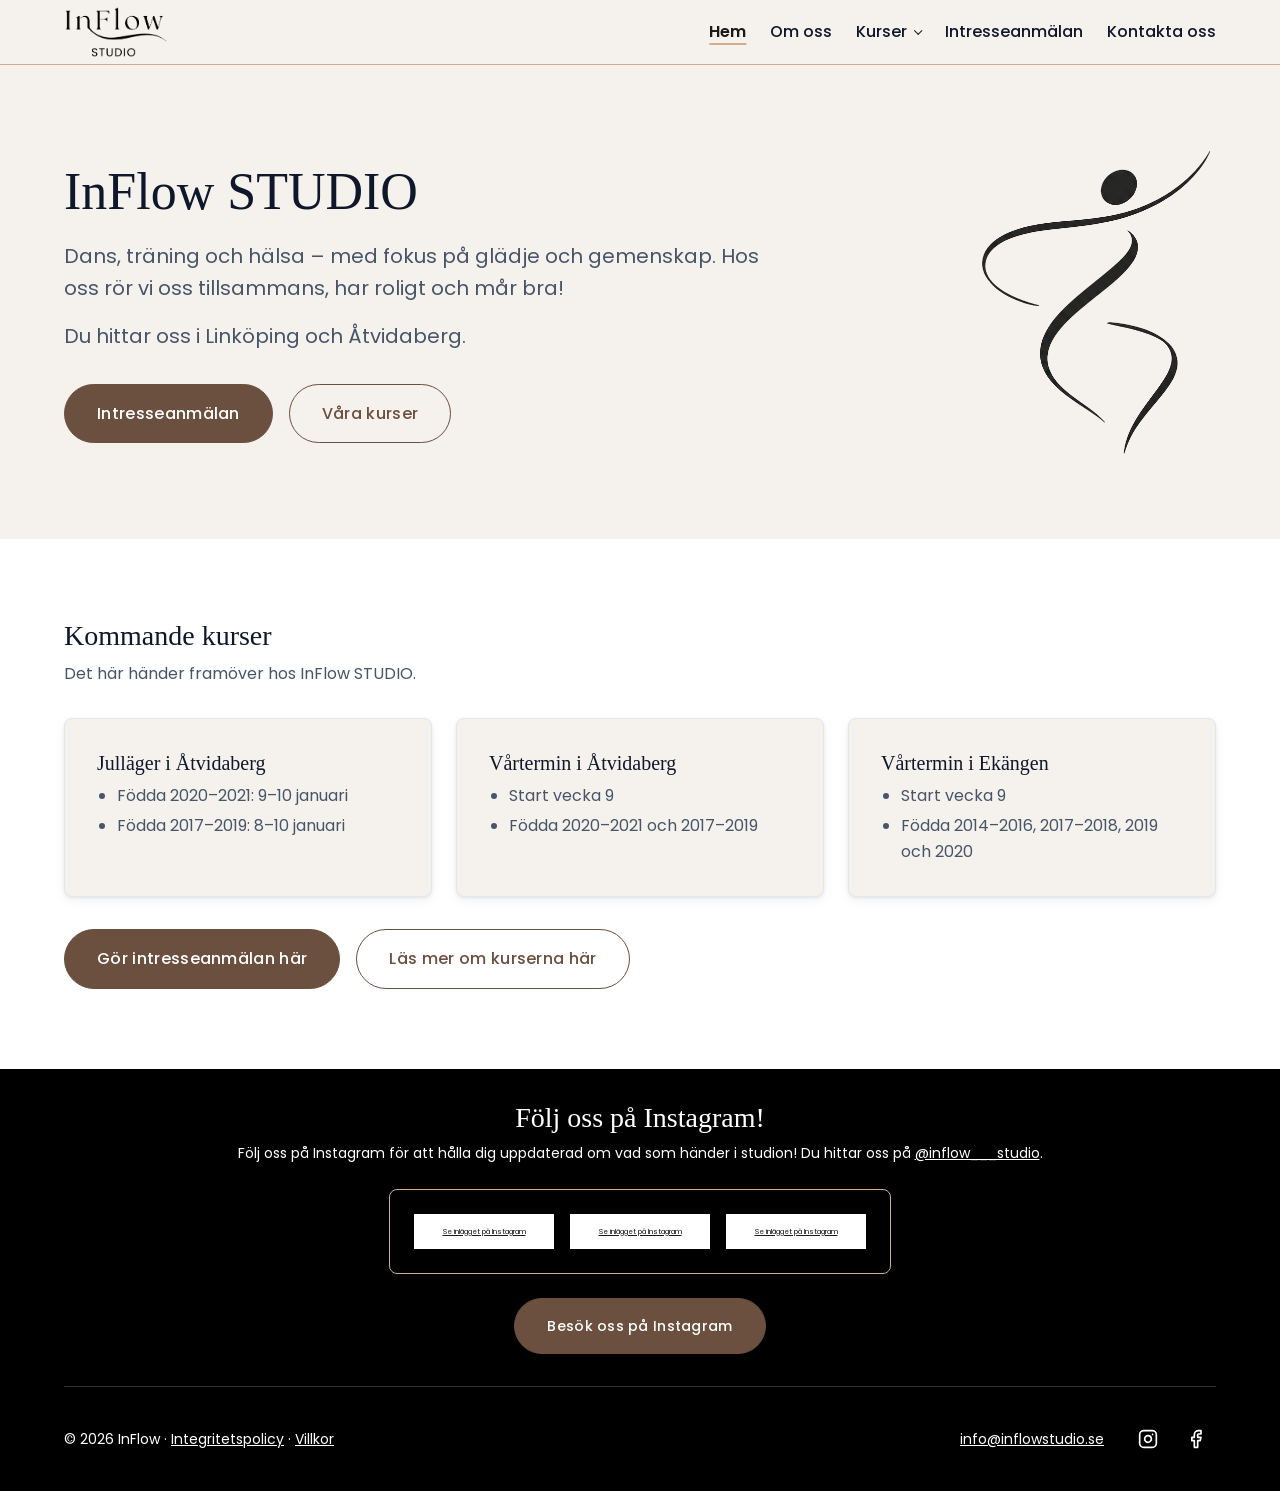
==== commit fd44e02c: "Ekängen: gruppen för födda 2019-2020 delas i 2019 (sön 13.10-13.55) och 2020 Hemsida, kursschema och" ====
--- a/Hemsida/index.html
+++ b/Hemsida/index.html
@@ -78,7 +78,7 @@
             <h3>Vårtermin i Ekängen</h3>
             <ul>
               <li>Start vecka 9</li>
-              <li>Födda 2014–2016, 2017–2018 och 2019–2020</li>
+              <li>Födda 2014–2016, 2017–2018, 2019 och 2020</li>
             </ul>
           </article>
         </div>
--- a/Hemsida/css/layout.css
+++ b/Hemsida/css/layout.css
@@ -203,9 +203,30 @@
     padding: var(--space-3);
   }
 
-  /* Phone menu: the course pages are always shown, indented under "Kurser" */
-  .nav__item--sub > a::after {
+  /* Phone menu: tapping "Kurser" shows its pages, indented underneath
+     (js/main.js adds .is-expanded). The arrow points up while open. */
+  .nav__item--sub:hover > a::after,
+  .nav__item--sub:focus-within > a::after {
+    transform: translateY(-0.2em) rotate(45deg);
+  }
+
+  .nav__item--sub.is-expanded > a::after {
+    transform: translateY(0.05em) rotate(225deg);
+  }
+
+  .nav__sub {
     display: none;
+  }
+
+  .nav__item--sub.is-expanded .nav__sub {
+    display: block;
+  }
+
+  /* A tap counts as hover/focus on phones: don't let the desktop dropdown's
+     sideways shift push the sub-pages off screen */
+  .nav__item--sub:hover .nav__sub,
+  .nav__item--sub:focus-within .nav__sub {
+    transform: none;
   }
 
   .nav__sub {
@@ -375,7 +396,7 @@
   gap: var(--space-2) var(--space-3);
 }
 
-/* Seat status badge: many / few / full */
+/* Seat status badge */
 .status {
   display: inline-flex;
   align-items: center;
@@ -395,10 +416,12 @@
   background: currentColor;
 }
 
-.status--many { background: #e3efe1; color: #2f6b3a; }
-.status--few  { background: #f7ead0; color: #7a5200; }
-.status--full { background: #f6dede; color: #9b2c2c; }
-.status--closed { background: #e8e3de; color: #57504a; }
+/* Pick by color: green / yellow / orange / red / grey */
+.status--green,  .status--many   { background: #e3efe1; color: #2f6b3a; }
+.status--yellow, .status--few    { background: #f8f0c4; color: #6b5800; }
+.status--orange                  { background: #fbe2cc; color: #9a4410; }
+.status--red,    .status--full   { background: #f6dede; color: #9b2c2c; }
+.status--grey,   .status--closed { background: #e8e3de; color: #57504a; }
 
 /* Plus sign that turns into a minus when the course is open */
 .course__summary::after {
@@ -667,6 +690,75 @@
   margin-bottom: var(--space-2);
 }
 
+/* Information page: practical tips as small cards with an icon */
+.prose .info-tiles {
+  display: grid;
+  grid-template-columns: repeat(auto-fit, minmax(11rem, 1fr));
+  gap: var(--space-3);
+  margin-top: var(--space-3);
+  padding: 0;
+  list-style: none;
+}
+
+.prose .info-tile {
+  margin: 0;
+  padding: var(--space-3);
+  text-align: center;
+}
+
+.info-tile__icon {
+  width: 2.75rem;
+  height: 2.75rem;
+  margin: 0 auto var(--space-2);
+  color: var(--color-button);
+}
+
+.prose .info-tile h3 {
+  margin: 0 0 var(--space-1);
+}
+
+.prose .info-tile p {
+  margin: 0;
+  color: var(--color-text-muted);
+}
+
+/* Phones: one compact row per tip, icon on the left */
+@media (max-width: 48rem) {
+  .prose .info-tile {
+    display: grid;
+    grid-template-columns: auto 1fr;
+    column-gap: var(--space-3);
+    align-items: center;
+    padding: var(--space-2) 0;
+    text-align: left;
+  }
+
+  .info-tile__icon {
+    grid-row: span 2;
+    width: 2.25rem;
+    height: 2.25rem;
+    margin: 0;
+  }
+}
+
+/* Information page: the terms as clickable boxes (same look as the courses) */
+.prose .courses {
+  margin-top: var(--space-4);
+}
+
+.prose .course__summary h3 {
+  margin: 0;
+}
+
+.prose .course__body > h4:first-child {
+  margin-top: 0;
+}
+
+/* A section that starts with its heading (e.g. Information page parts) */
+.prose > h2:first-child {
+  margin-top: 0;
+}
+
 .prose h3 {
   margin-top: var(--space-4);
   margin-bottom: var(--space-1);
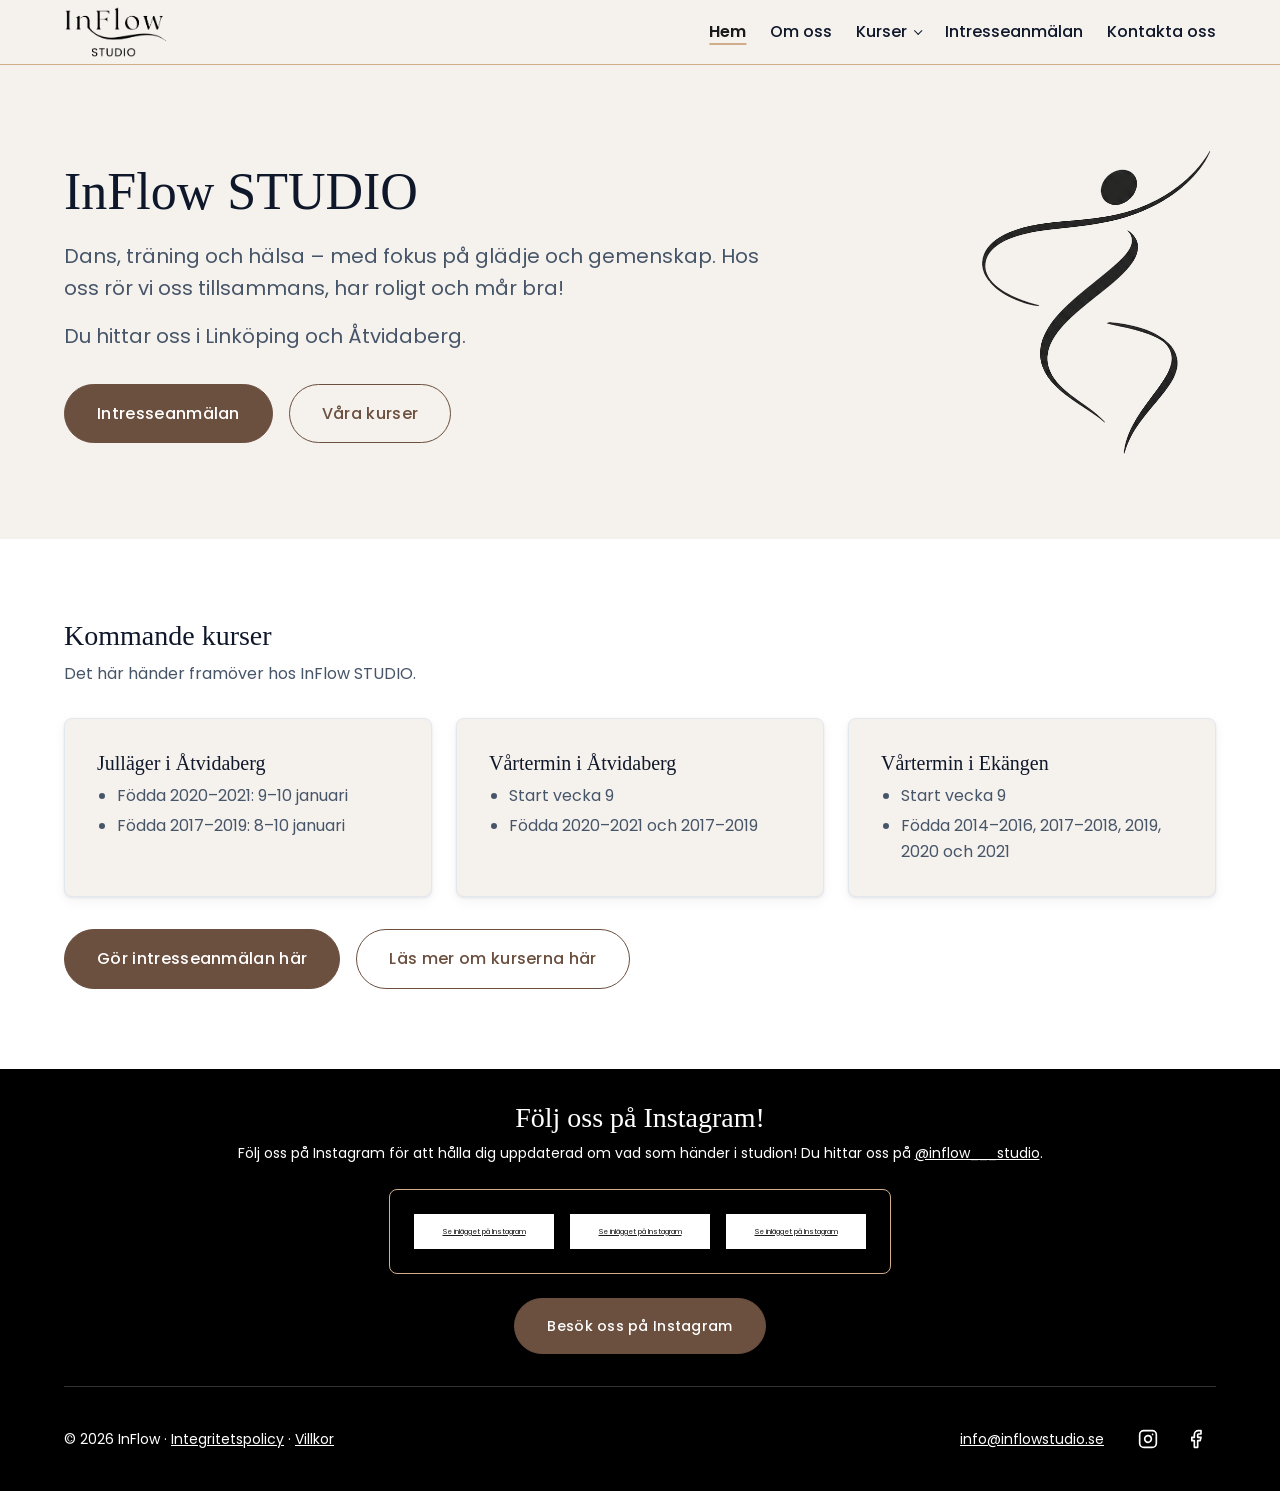
==== commit 1adaf3a5: "Ekängen: ny grupp för födda 2021, söndagar 14.00-14.45 i Bärstadskolan Co-Authored-By: Claude Opus 5" ====
--- a/Hemsida/index.html
+++ b/Hemsida/index.html
@@ -78,7 +78,7 @@
             <h3>Vårtermin i Ekängen</h3>
             <ul>
               <li>Start vecka 9</li>
-              <li>Födda 2014–2016, 2017–2018, 2019 och 2020</li>
+              <li>Födda 2014–2016, 2017–2018, 2019, 2020 och 2021</li>
             </ul>
           </article>
         </div>
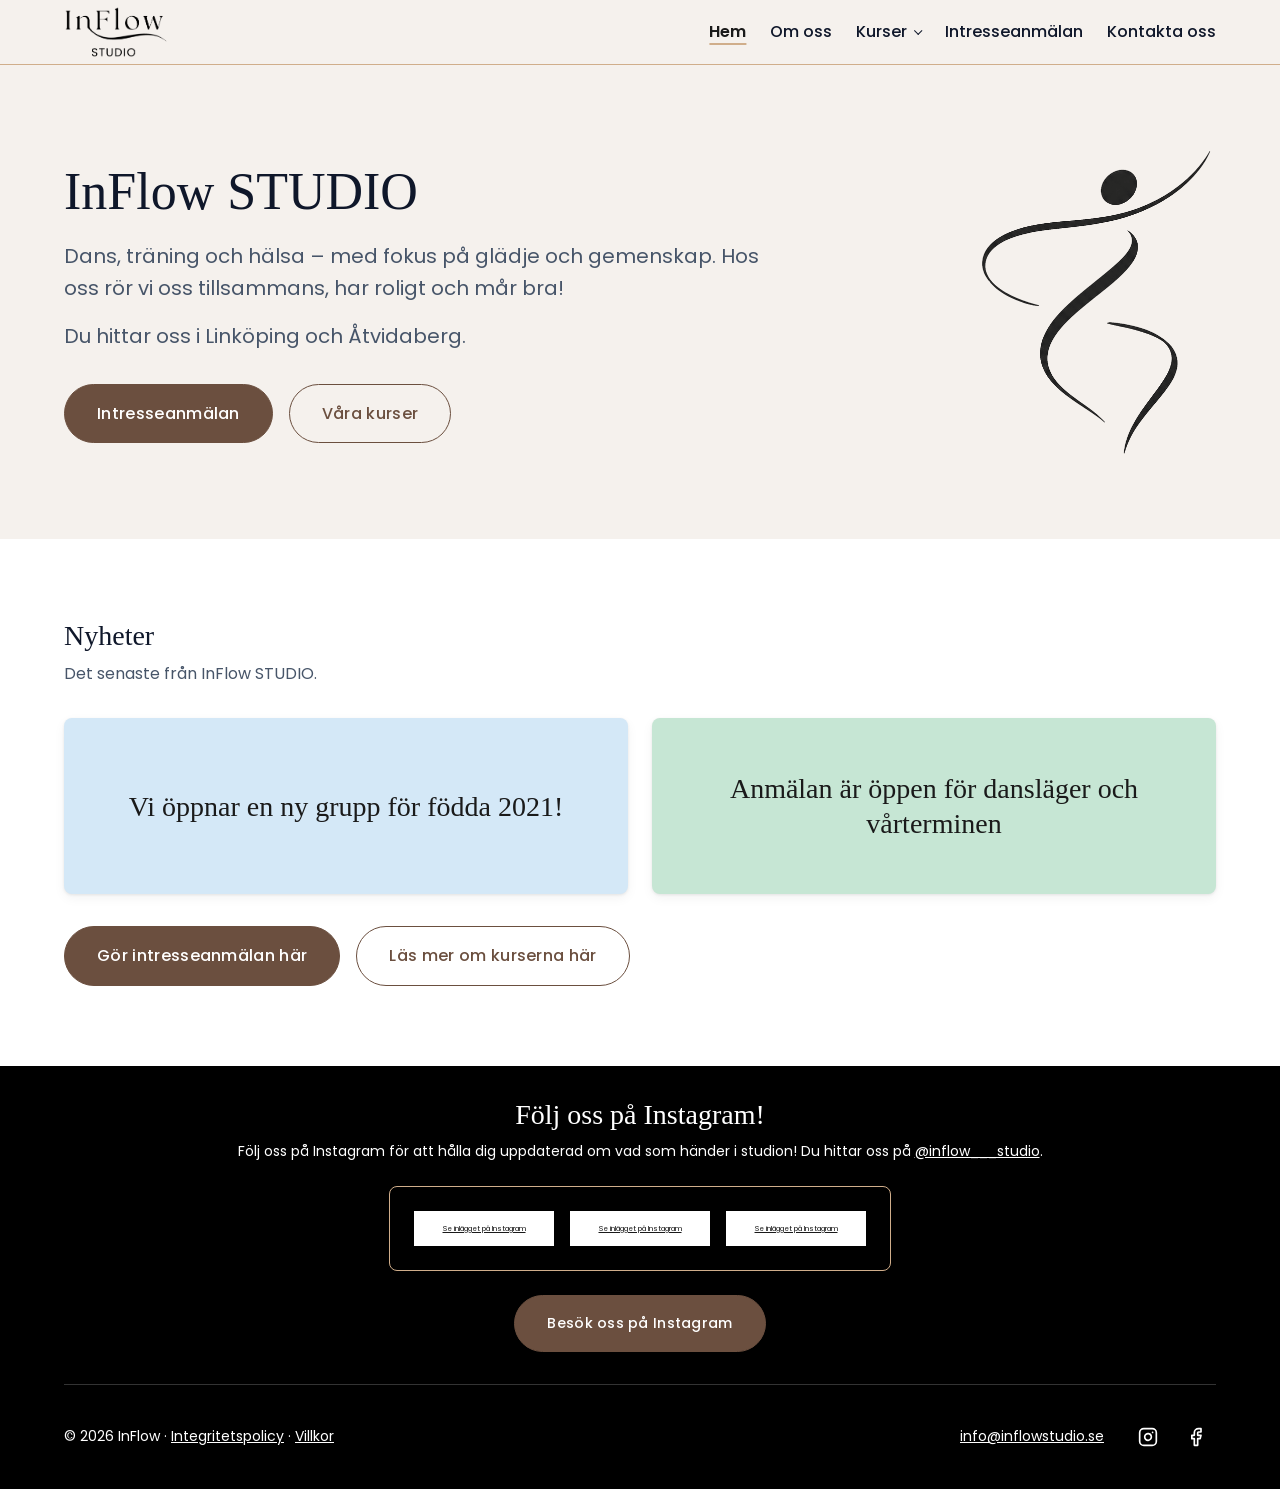
==== commit 24536d2b: "Startsidan: Nyheter i stället för Kommande kurser, två färgade rutor med rubrik Co-Authored-By: Clau" ====
--- a/Hemsida/index.html
+++ b/Hemsida/index.html
@@ -56,30 +56,17 @@
     <section class="section section--alt">
       <div class="container">
         <div class="section__header">
-          <h2>Kommande kurser</h2>
-          <p>Det här händer framöver hos InFlow STUDIO.</p>
+          <h2>Nyheter</h2>
+          <p>Det senaste från InFlow STUDIO.</p>
         </div>
-        <div class="grid">
-          <article class="card">
-            <h3>Julläger i Åtvidaberg</h3>
-            <ul>
-              <li>Födda 2020–2021: 9–10 januari</li>
-              <li>Födda 2017–2019: 8–10 januari</li>
-            </ul>
+        <!-- One news item per box: just a heading. Newest first.
+             Color: news--blue, news--pink, news--mint (pastel), news--coral, news--sun (bright), news--brown or news--gold. -->
+        <div class="grid news">
+          <article class="news__item news--blue">
+            <h3>Vi öppnar en ny grupp för födda 2021!</h3>
           </article>
-          <article class="card">
-            <h3>Vårtermin i Åtvidaberg</h3>
-            <ul>
-              <li>Start vecka 9</li>
-              <li>Födda 2020–2021 och 2017–2019</li>
-            </ul>
-          </article>
-          <article class="card">
-            <h3>Vårtermin i Ekängen</h3>
-            <ul>
-              <li>Start vecka 9</li>
-              <li>Födda 2014–2016, 2017–2018, 2019, 2020 och 2021</li>
-            </ul>
+          <article class="news__item news--mint">
+            <h3>Anmälan är öppen för dansläger och vårterminen</h3>
           </article>
         </div>
         <div class="section__actions">
--- a/Hemsida/css/layout.css
+++ b/Hemsida/css/layout.css
@@ -368,6 +368,61 @@
   margin-top: var(--space-1);
 }
 
+/* News on the start page: a colored box with one big heading */
+.news__item {
+  display: flex;
+  align-items: center;
+  justify-content: center;
+  min-height: 11rem;
+  padding: var(--space-5);
+  border-radius: var(--radius);
+  box-shadow: var(--shadow);
+  text-align: center;
+}
+
+.news__item h3 {
+  font-size: var(--text-xl);
+  line-height: 1.25;
+  color: inherit;
+}
+
+.news--brown {
+  background: var(--color-brown);
+  color: #ffffff;
+}
+
+.news--gold {
+  background: var(--color-divider);
+  color: var(--color-black);
+}
+
+/* Brighter ones */
+.news--coral {
+  background: #d9542f;
+  color: #ffffff;
+}
+
+.news--sun {
+  background: #f6c445;
+  color: var(--color-black);
+}
+
+/* Pastel ones */
+.news--pink {
+  background: #fbdde2;
+  color: var(--color-black);
+}
+
+.news--blue {
+  background: #d4e8f7;
+  color: var(--color-black);
+}
+
+.news--mint {
+  background: #c6e6d4;
+  color: var(--color-black);
+}
+
 /* Course overview (Kurser page): one course per row, text on the left and
    an optional picture (.course__image) on the right */
 .courses {
@@ -405,7 +460,9 @@
   border-radius: 999px;
   font-size: var(--text-sm);
   font-weight: 500;
-  white-space: nowrap;
+  /* Long texts (e.g. the red one) wrap on narrow phones instead of sticking out */
+  max-width: 100%;
+  line-height: 1.3;
 }
 
 .status::before {
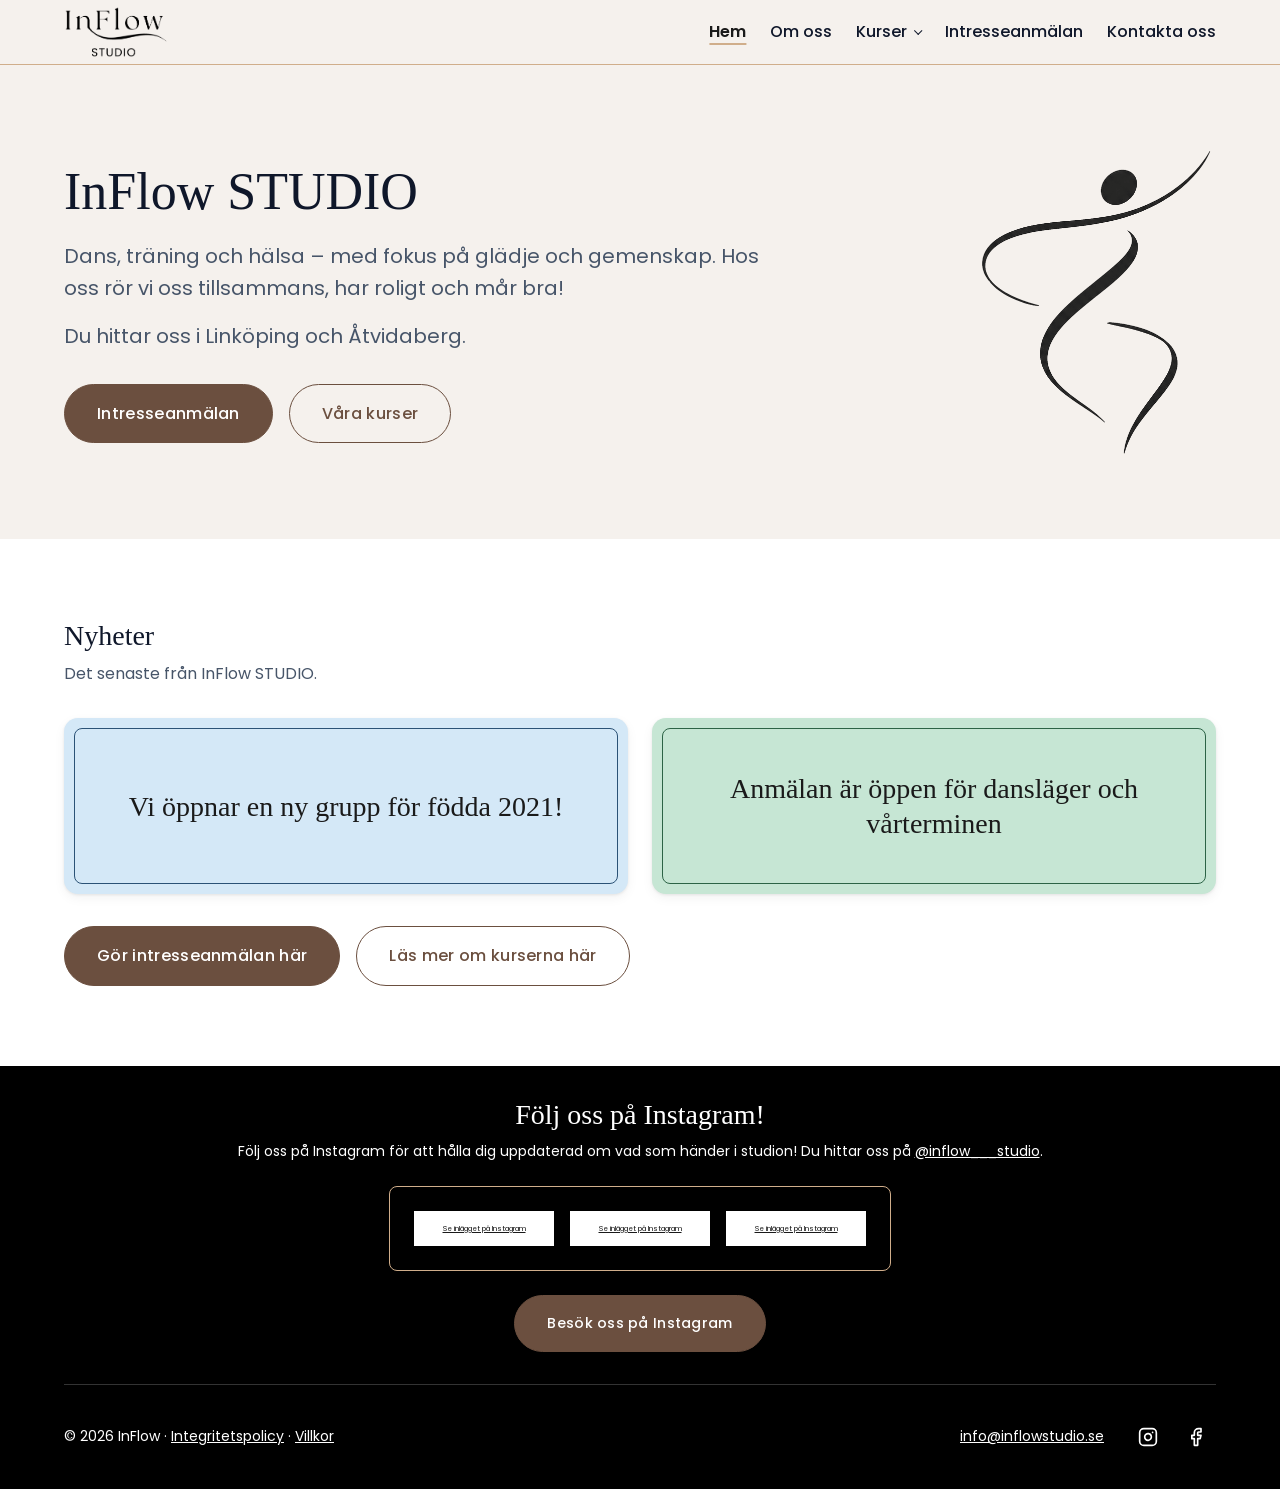
==== commit ba739e2f: "Startsidan: nya Instagraminlägg Co-Authored-By: Claude Opus 5.5 <noreply@anthropic.com>" ====
--- a/Hemsida/index.html
+++ b/Hemsida/index.html
@@ -84,14 +84,14 @@
       <h2>Följ oss på Instagram!</h2>
       <p>Följ oss på Instagram för att hålla dig uppdaterad om vad som händer i studion! Du hittar oss på <a href="https://www.instagram.com/inflow___studio" target="_blank" rel="noopener">@inflow___studio</a>.</p>
       <div class="insta">
-        <blockquote class="instagram-media" data-instgrm-permalink="https://www.instagram.com/p/DfevOZHu98O/" data-instgrm-version="14">
-          <a href="https://www.instagram.com/p/DfevOZHu98O/" target="_blank" rel="noopener">Se inlägget på Instagram</a>
+        <blockquote class="instagram-media" data-instgrm-permalink="https://www.instagram.com/p/DgNudsvxmn9/" data-instgrm-version="14">
+          <a href="https://www.instagram.com/p/DgNudsvxmn9/" target="_blank" rel="noopener">Se inlägget på Instagram</a>
+        </blockquote>
+        <blockquote class="instagram-media" data-instgrm-permalink="https://www.instagram.com/p/DgNwN40RATQ/" data-instgrm-version="14">
+          <a href="https://www.instagram.com/p/DgNwN40RATQ/" target="_blank" rel="noopener">Se inlägget på Instagram</a>
         </blockquote>
         <blockquote class="instagram-media" data-instgrm-permalink="https://www.instagram.com/p/DfkPsPwuY7-/" data-instgrm-version="14">
           <a href="https://www.instagram.com/p/DfkPsPwuY7-/" target="_blank" rel="noopener">Se inlägget på Instagram</a>
-        </blockquote>
-        <blockquote class="instagram-media" data-instgrm-permalink="https://www.instagram.com/p/Dfxn72YitHh/" data-instgrm-version="14">
-          <a href="https://www.instagram.com/p/Dfxn72YitHh/" target="_blank" rel="noopener">Se inlägget på Instagram</a>
         </blockquote>
       </div>
       <a class="btn btn--primary" href="https://www.instagram.com/inflow___studio" target="_blank" rel="noopener">Besök oss på Instagram</a>
--- a/Hemsida/css/layout.css
+++ b/Hemsida/css/layout.css
@@ -368,16 +368,28 @@
   margin-top: var(--space-1);
 }
 
-/* News on the start page: a colored box with one big heading */
+/* News on the start page: a colored box with one big heading and a thin
+   frame inside it. The frame's color is --news-frame (set per color below). */
 .news__item {
+  --news-frame: var(--color-divider);
+  position: relative;
   display: flex;
   align-items: center;
   justify-content: center;
   min-height: 11rem;
-  padding: var(--space-5);
-  border-radius: var(--radius);
+  padding: calc(var(--space-5) + 0.75rem);
+  border-radius: 0.875rem;
   box-shadow: var(--shadow);
   text-align: center;
+}
+
+.news__item::before {
+  content: "";
+  position: absolute;
+  inset: 0.625rem;
+  border: 1.5px solid var(--news-frame);
+  border-radius: 0.5rem;
+  pointer-events: none;
 }
 
 .news__item h3 {
@@ -414,11 +426,13 @@
 }
 
 .news--blue {
+  --news-frame: #2b5276; /* dark blue */
   background: #d4e8f7;
   color: var(--color-black);
 }
 
 .news--mint {
+  --news-frame: #2c6346; /* dark green */
   background: #c6e6d4;
   color: var(--color-black);
 }
